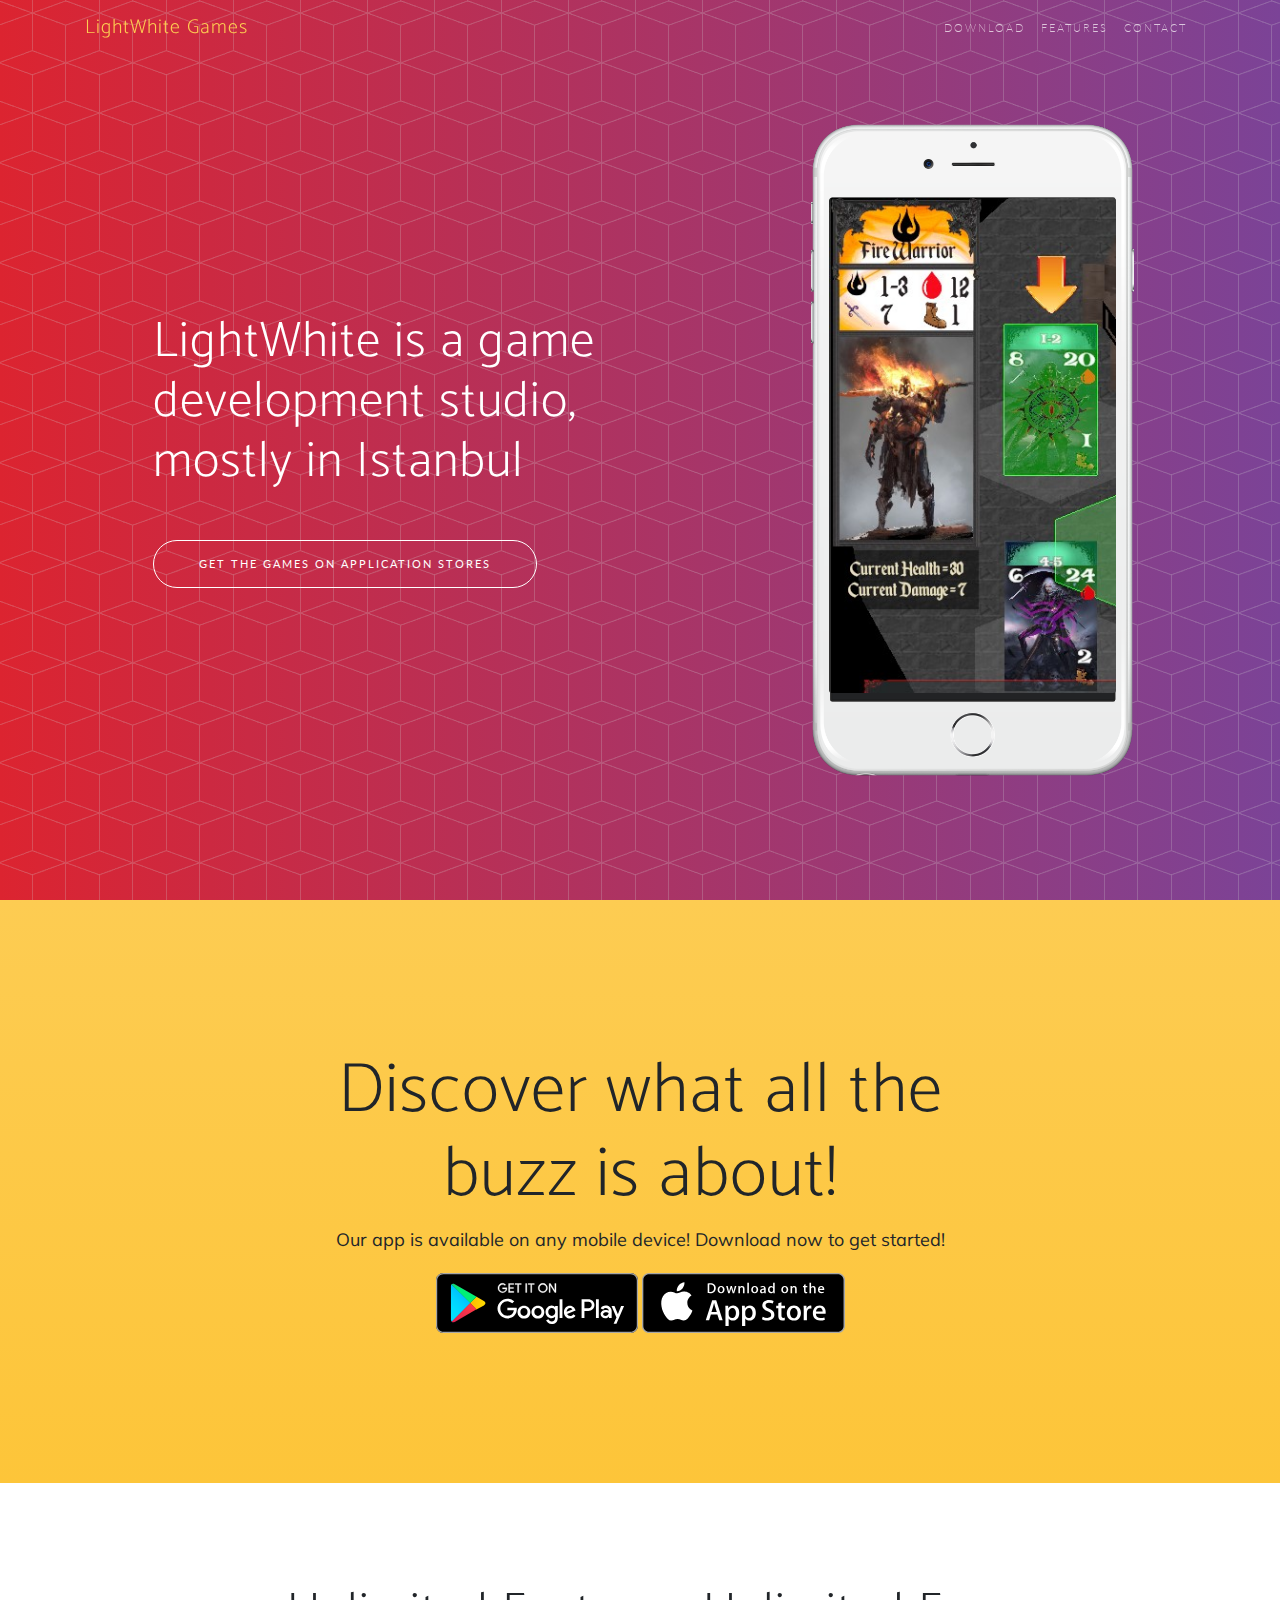
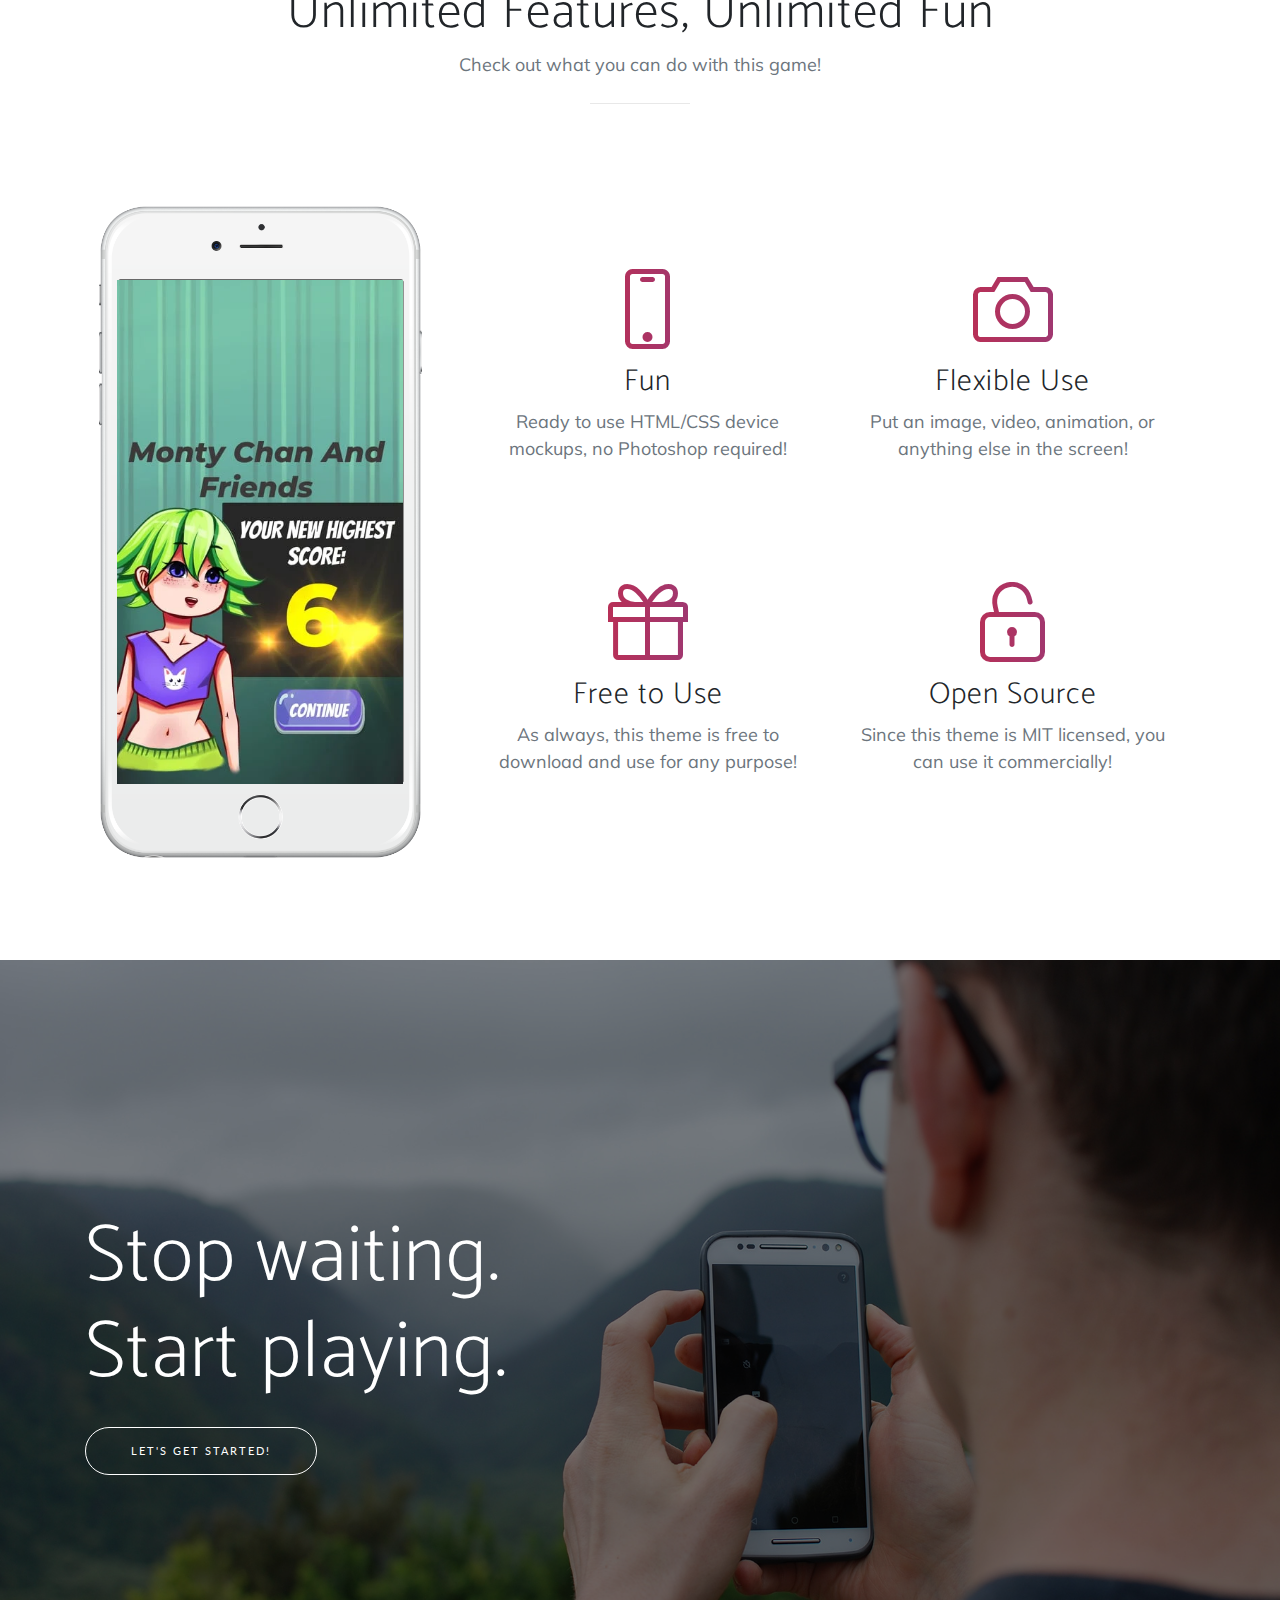
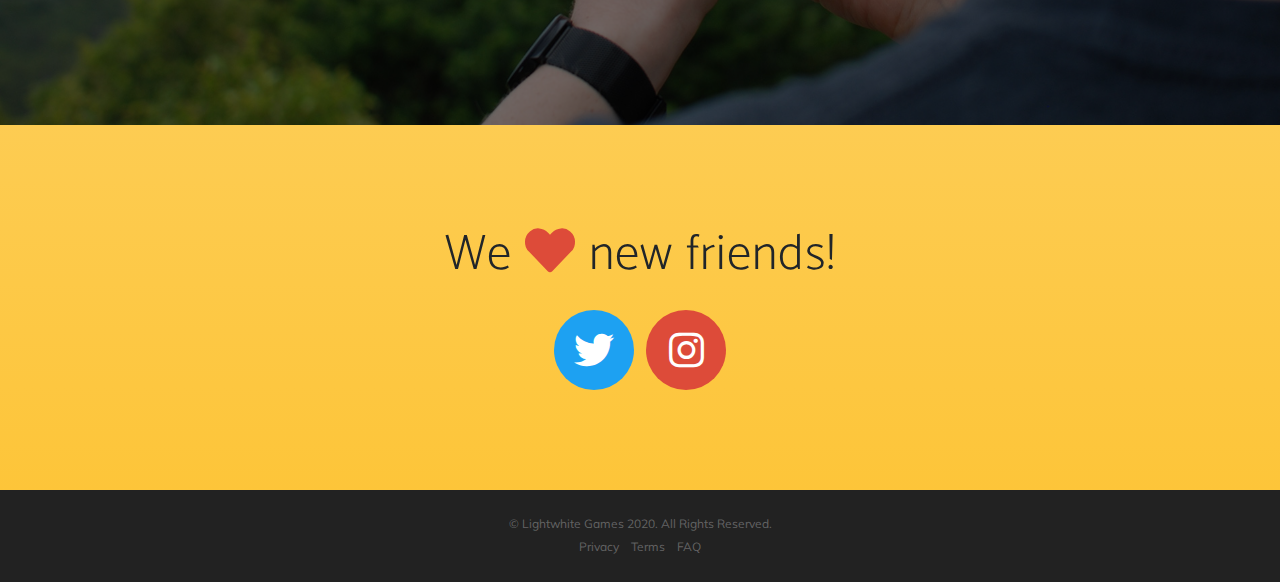
==== index.html @ 3e732d6b "temporary landing website" ====
<!DOCTYPE html>
<html lang="en">

<head>

  <meta charset="utf-8">
  <meta name="viewport" content="width=device-width, initial-scale=1, shrink-to-fit=no">
  <meta name="description" content="">
  <meta name="author" content="">

  <title>LightWhite Games</title>

  <!-- Bootstrap core CSS -->
  <link href="vendor/bootstrap/css/bootstrap.min.css" rel="stylesheet">

  <!-- Custom fonts for this template -->
  <link href="vendor/fontawesome-free/css/all.min.css" rel="stylesheet">
  <link rel="stylesheet" href="vendor/simple-line-icons/css/simple-line-icons.css">
  <link href="https://fonts.googleapis.com/css?family=Lato" rel="stylesheet">
  <link href="https://fonts.googleapis.com/css?family=Catamaran:100,200,300,400,500,600,700,800,900" rel="stylesheet">
  <link href="https://fonts.googleapis.com/css?family=Muli" rel="stylesheet">

  <!-- Plugin CSS -->
  <link rel="stylesheet" href="device-mockups/device-mockups.min.css">

  <!-- Custom styles for this template -->
  <link href="css/new-age.min.css" rel="stylesheet">

</head>

<body id="page-top">

  <!-- Navigation -->
  <nav class="navbar navbar-expand-lg navbar-light fixed-top" id="mainNav">
    <div class="container">
      <a class="navbar-brand js-scroll-trigger" href="#page-top">LightWhite Games</a>
      <button class="navbar-toggler navbar-toggler-right" type="button" data-toggle="collapse" data-target="#navbarResponsive" aria-controls="navbarResponsive" aria-expanded="false" aria-label="Toggle navigation">
        Menu
        <i class="fas fa-bars"></i>
      </button>
      <div class="collapse navbar-collapse" id="navbarResponsive">
        <ul class="navbar-nav ml-auto">
          <li class="nav-item">
            <a class="nav-link js-scroll-trigger" href="#download">Download</a>
          </li>
          <li class="nav-item">
            <a class="nav-link js-scroll-trigger" href="#features">Features</a>
          </li>
          <li class="nav-item">
            <a class="nav-link js-scroll-trigger" href="#contact">Contact</a>
          </li>
        </ul>
      </div>
    </div>
  </nav>

  <header class="masthead">
    <div class="container h-100">
      <div class="row h-100">
        <div class="col-lg-7 my-auto">
          <div class="header-content mx-auto">
            <h1 class="mb-5">LightWhite is a game development studio, mostly in Istanbul</h1>
            <a href="#download" class="btn btn-outline btn-xl js-scroll-trigger">Get the games on application stores</a>
          </div>
        </div>
        <div class="col-lg-5 my-auto">
          <div class="device-container">
            <div class="device-mockup iphone6_plus portrait white">
              <div class="device">
                <div class="screen">
                  <!-- Demo image for screen mockup, you can put an image here, some HTML, an animation, video, or anything else! -->
                  <img src="img/demo-screen-2.jpg" class="img-fluid" alt="">
                </div>
                <div class="button">
                  <!-- You can hook the "home button" to some JavaScript events or just remove it -->
                </div>
              </div>
            </div>
          </div>
        </div>
      </div>
    </div>
  </header>

  <section class="download bg-primary text-center" id="download">
    <div class="container">
      <div class="row">
        <div class="col-md-8 mx-auto">
          <h2 class="section-heading">Discover what all the buzz is about!</h2>
          <p>Our app is available on any mobile device! Download now to get started!</p>
          <div class="badges">
            <a class="badge-link" href="https://play.google.com/store/apps/dev?id=5842347067081346038"><img src="img/google-play-badge.svg" alt=""></a>
            <a class="badge-link" href="#"><img src="img/app-store-badge.svg" alt=""></a>
          </div>
        </div>
      </div>
    </div>
  </section>

  <section class="features" id="features">
    <div class="container">
      <div class="section-heading text-center">
        <h2>Unlimited Features, Unlimited Fun</h2>
        <p class="text-muted">Check out what you can do with this game!</p>
        <hr>
      </div>
      <div class="row">
        <div class="col-lg-4 my-auto">
          <div class="device-container">
            <div class="device-mockup iphone6_plus portrait white">
              <div class="device">
                <div class="screen">
                  <!-- Demo image for screen mockup, you can put an image here, some HTML, an animation, video, or anything else! -->
                  <img src="img/demo-screen-3.jpg" class="img-fluid" alt="">
                </div>
                <div class="button">
                  <!-- You can hook the "home button" to some JavaScript events or just remove it -->
                </div>
              </div>
            </div>
          </div>
        </div>
        <div class="col-lg-8 my-auto">
          <div class="container-fluid">
            <div class="row">
              <div class="col-lg-6">
                <div class="feature-item">
                  <i class="icon-screen-smartphone text-primary"></i>
                  <h3>Fun</h3>
                  <p class="text-muted">Ready to use HTML/CSS device mockups, no Photoshop required!</p>
                </div>
              </div>
              <div class="col-lg-6">
                <div class="feature-item">
                  <i class="icon-camera text-primary"></i>
                  <h3>Flexible Use</h3>
                  <p class="text-muted">Put an image, video, animation, or anything else in the screen!</p>
                </div>
              </div>
            </div>
            <div class="row">
              <div class="col-lg-6">
                <div class="feature-item">
                  <i class="icon-present text-primary"></i>
                  <h3>Free to Use</h3>
                  <p class="text-muted">As always, this theme is free to download and use for any purpose!</p>
                </div>
              </div>
              <div class="col-lg-6">
                <div class="feature-item">
                  <i class="icon-lock-open text-primary"></i>
                  <h3>Open Source</h3>
                  <p class="text-muted">Since this theme is MIT licensed, you can use it commercially!</p>
                </div>
              </div>
            </div>
          </div>
        </div>
      </div>
    </div>
  </section>

  <section class="cta">
    <div class="cta-content">
      <div class="container">
        <h2>Stop waiting.<br>Start playing.</h2>
        <a href="#contact" class="btn btn-outline btn-xl js-scroll-trigger">Let's Get Started!</a>
      </div>
    </div>
    <div class="overlay"></div>
  </section>

  <section class="contact bg-primary" id="contact">
    <div class="container">
      <h2>We
        <i class="fas fa-heart"></i>
        new friends!</h2>
      <ul class="list-inline list-social">
        <li class="list-inline-item social-twitter">
          <a href="https://twitter.com/lightwhitegames">
            <i class="fab fa-twitter"></i>
          </a>
        </li>

        <li class="list-inline-item social-google-plus">
          <a href="https://www.instagram.com/lightwhitegames/">
            <i class="fab fa-instagram"></i>
          </a>
        </li>
      </ul>
    </div>
  </section>

  <footer>
    <div class="container">
      <p>&copy; Lightwhite Games 2020. All Rights Reserved.</p>
      <ul class="list-inline">
        <li class="list-inline-item">
          <a href="#">Privacy</a>
        </li>
        <li class="list-inline-item">
          <a href="#">Terms</a>
        </li>
        <li class="list-inline-item">
          <a href="#">FAQ</a>
        </li>
      </ul>
    </div>
  </footer>

  <!-- Bootstrap core JavaScript -->
  <script src="vendor/jquery/jquery.min.js"></script>
  <script src="vendor/bootstrap/js/bootstrap.bundle.min.js"></script>

  <!-- Plugin JavaScript -->
  <script src="vendor/jquery-easing/jquery.easing.min.js"></script>

  <!-- Custom scripts for this template -->
  <script src="js/new-age.min.js"></script>

</body>

</html>
---- vendor/simple-line-icons/css/simple-line-icons.css ----
/*
* Font Face
*/
@font-face {
  font-family: 'simple-line-icons';
  src: url('../fonts/Simple-Line-Icons.eot?v=2.4.0');
  src: url('../fonts/Simple-Line-Icons.eot?v=2.4.0#iefix') format('embedded-opentype'), url('../fonts/Simple-Line-Icons.woff2?v=2.4.0') format('woff2'), url('../fonts/Simple-Line-Icons.ttf?v=2.4.0') format('truetype'), url('../fonts/Simple-Line-Icons.woff?v=2.4.0') format('woff'), url('../fonts/Simple-Line-Icons.svg?v=2.4.0#simple-line-icons') format('svg');
  font-weight: normal;
  font-style: normal;
}
/*
 Use the following code if you want to have a class per icon.
 Instead of a list of all class selectors, you can use the generic [class*="icon-"] selector,
 but it's slower.
*/
.icon-user,
.icon-people,
.icon-user-female,
.icon-user-follow,
.icon-user-following,
.icon-user-unfollow,
.icon-login,
.icon-logout,
.icon-emotsmile,
.icon-phone,
.icon-call-end,
.icon-call-in,
.icon-call-out,
.icon-map,
.icon-location-pin,
.icon-direction,
.icon-directions,
.icon-compass,
.icon-layers,
.icon-menu,
.icon-list,
.icon-options-vertical,
.icon-options,
.icon-arrow-down,
.icon-arrow-left,
.icon-arrow-right,
.icon-arrow-up,
.icon-arrow-up-circle,
.icon-arrow-left-circle,
.icon-arrow-right-circle,
.icon-arrow-down-circle,
.icon-check,
.icon-clock,
.icon-plus,
.icon-minus,
.icon-close,
.icon-event,
.icon-exclamation,
.icon-organization,
.icon-trophy,
.icon-screen-smartphone,
.icon-screen-desktop,
.icon-plane,
.icon-notebook,
.icon-mustache,
.icon-mouse,
.icon-magnet,
.icon-energy,
.icon-disc,
.icon-cursor,
.icon-cursor-move,
.icon-crop,
.icon-chemistry,
.icon-speedometer,
.icon-shield,
.icon-screen-tablet,
.icon-magic-wand,
.icon-hourglass,
.icon-graduation,
.icon-ghost,
.icon-game-controller,
.icon-fire,
.icon-eyeglass,
.icon-envelope-open,
.icon-envelope-letter,
.icon-bell,
.icon-badge,
.icon-anchor,
.icon-wallet,
.icon-vector,
.icon-speech,
.icon-puzzle,
.icon-printer,
.icon-present,
.icon-playlist,
.icon-pin,
.icon-picture,
.icon-handbag,
.icon-globe-alt,
.icon-globe,
.icon-folder-alt,
.icon-folder,
.icon-film,
.icon-feed,
.icon-drop,
.icon-drawer,
.icon-docs,
.icon-doc,
.icon-diamond,
.icon-cup,
.icon-calculator,
.icon-bubbles,
.icon-briefcase,
.icon-book-open,
.icon-basket-loaded,
.icon-basket,
.icon-bag,
.icon-action-undo,
.icon-action-redo,
.icon-wrench,
.icon-umbrella,
.icon-trash,
.icon-tag,
.icon-support,
.icon-frame,
.icon-size-fullscreen,
.icon-size-actual,
.icon-shuffle,
.icon-share-alt,
.icon-share,
.icon-rocket,
.icon-question,
.icon-pie-chart,
.icon-pencil,
.icon-note,
.icon-loop,
.icon-home,
.icon-grid,
.icon-graph,
.icon-microphone,
.icon-music-tone-alt,
.icon-music-tone,
.icon-earphones-alt,
.icon-earphones,
.icon-equalizer,
.icon-like,
.icon-dislike,
.icon-control-start,
.icon-control-rewind,
.icon-control-play,
.icon-control-pause,
.icon-control-forward,
.icon-control-end,
.icon-volume-1,
.icon-volume-2,
.icon-volume-off,
.icon-calendar,
.icon-bulb,
.icon-chart,
.icon-ban,
.icon-bubble,
.icon-camrecorder,
.icon-camera,
.icon-cloud-download,
.icon-cloud-upload,
.icon-envelope,
.icon-eye,
.icon-flag,
.icon-heart,
.icon-info,
.icon-key,
.icon-link,
.icon-lock,
.icon-lock-open,
.icon-magnifier,
.icon-magnifier-add,
.icon-magnifier-remove,
.icon-paper-clip,
.icon-paper-plane,
.icon-power,
.icon-refresh,
.icon-reload,
.icon-settings,
.icon-star,
.icon-symbol-female,
.icon-symbol-male,
.icon-target,
.icon-credit-card,
.icon-paypal,
.icon-social-tumblr,
.icon-social-twitter,
.icon-social-facebook,
.icon-social-instagram,
.icon-social-linkedin,
.icon-social-pinterest,
.icon-social-github,
.icon-social-google,
.icon-social-reddit,
.icon-social-skype,
.icon-social-dribbble,
.icon-social-behance,
.icon-social-foursqare,
.icon-social-soundcloud,
.icon-social-spotify,
.icon-social-stumbleupon,
.icon-social-youtube,
.icon-social-dropbox,
.icon-social-vkontakte,
.icon-social-steam {
  font-family: 'simple-line-icons';
  speak: none;
  font-style: normal;
  font-weight: normal;
  font-variant: normal;
  text-transform: none;
  line-height: 1;
  /* Better Font Rendering =========== */
  -webkit-font-smoothing: antialiased;
  -moz-osx-font-smoothing: grayscale;
}
.icon-user:before {
  content: "\e005";
}
.icon-people:before {
  content: "\e001";
}
.icon-user-female:before {
  content: "\e000";
}
.icon-user-follow:before {
  content: "\e002";
}
.icon-user-following:before {
  content: "\e003";
}
.icon-user-unfollow:before {
  content: "\e004";
}
.icon-login:before {
  content: "\e066";
}
.icon-logout:before {
  content: "\e065";
}
.icon-emotsmile:before {
  content: "\e021";
}
.icon-phone:before {
  content: "\e600";
}
.icon-call-end:before {
  content: "\e048";
}
.icon-call-in:before {
  content: "\e047";
}
.icon-call-out:before {
  content: "\e046";
}
.icon-map:before {
  content: "\e033";
}
.icon-location-pin:before {
  content: "\e096";
}
.icon-direction:before {
  content: "\e042";
}
.icon-directions:before {
  content: "\e041";
}
.icon-compass:before {
  content: "\e045";
}
.icon-layers:before {
  content: "\e034";
}
.icon-menu:before {
  content: "\e601";
}
.icon-list:before {
  content: "\e067";
}
.icon-options-vertical:before {
  content: "\e602";
}
.icon-options:before {
  content: "\e603";
}
.icon-arrow-down:before {
  content: "\e604";
}
.icon-arrow-left:before {
  content: "\e605";
}
.icon-arrow-right:before {
  content: "\e606";
}
.icon-arrow-up:before {
  content: "\e607";
}
.icon-arrow-up-circle:before {
  content: "\e078";
}
.icon-arrow-left-circle:before {
  content: "\e07a";
}
.icon-arrow-right-circle:before {
  content: "\e079";
}
.icon-arrow-down-circle:before {
  content: "\e07b";
}
.icon-check:before {
  content: "\e080";
}
.icon-clock:before {
  content: "\e081";
}
.icon-plus:before {
  content: "\e095";
}
.icon-minus:before {
  content: "\e615";
}
.icon-close:before {
  content: "\e082";
}
.icon-event:before {
  content: "\e619";
}
.icon-exclamation:before {
  content: "\e617";
}
.icon-organization:before {
  content: "\e616";
}
.icon-trophy:before {
  content: "\e006";
}
.icon-screen-smartphone:before {
  content: "\e010";
}
.icon-screen-desktop:before {
  content: "\e011";
}
.icon-plane:before {
  content: "\e012";
}
.icon-notebook:before {
  content: "\e013";
}
.icon-mustache:before {
  content: "\e014";
}
.icon-mouse:before {
  content: "\e015";
}
.icon-magnet:before {
  content: "\e016";
}
.icon-energy:before {
  content: "\e020";
}
.icon-disc:before {
  content: "\e022";
}
.icon-cursor:before {
  content: "\e06e";
}
.icon-cursor-move:before {
  content: "\e023";
}
.icon-crop:before {
  content: "\e024";
}
.icon-chemistry:before {
  content: "\e026";
}
.icon-speedometer:before {
  content: "\e007";
}
.icon-shield:before {
  content: "\e00e";
}
.icon-screen-tablet:before {
  content: "\e00f";
}
.icon-magic-wand:before {
  content: "\e017";
}
.icon-hourglass:before {
  content: "\e018";
}
.icon-graduation:before {
  content: "\e019";
}
.icon-ghost:before {
  content: "\e01a";
}
.icon-game-controller:before {
  content: "\e01b";
}
.icon-fire:before {
  content: "\e01c";
}
.icon-eyeglass:before {
  content: "\e01d";
}
.icon-envelope-open:before {
  content: "\e01e";
}
.icon-envelope-letter:before {
  content: "\e01f";
}
.icon-bell:before {
  content: "\e027";
}
.icon-badge:before {
  content: "\e028";
}
.icon-anchor:before {
  content: "\e029";
}
.icon-wallet:before {
  content: "\e02a";
}
.icon-vector:before {
  content: "\e02b";
}
.icon-speech:before {
  content: "\e02c";
}
.icon-puzzle:before {
  content: "\e02d";
}
.icon-printer:before {
  content: "\e02e";
}
.icon-present:before {
  content: "\e02f";
}
.icon-playlist:before {
  content: "\e030";
}
.icon-pin:before {
  content: "\e031";
}
.icon-picture:before {
  content: "\e032";
}
.icon-handbag:before {
  content: "\e035";
}
.icon-globe-alt:before {
  content: "\e036";
}
.icon-globe:before {
  content: "\e037";
}
.icon-folder-alt:before {
  content: "\e039";
}
.icon-folder:before {
  content: "\e089";
}
.icon-film:before {
  content: "\e03a";
}
.icon-feed:before {
  content: "\e03b";
}
.icon-drop:before {
  content: "\e03e";
}
.icon-drawer:before {
  content: "\e03f";
}
.icon-docs:before {
  content: "\e040";
}
.icon-doc:before {
  content: "\e085";
}
.icon-diamond:before {
  content: "\e043";
}
.icon-cup:before {
  content: "\e044";
}
.icon-calculator:before {
  content: "\e049";
}
.icon-bubbles:before {
  content: "\e04a";
}
.icon-briefcase:before {
  content: "\e04b";
}
.icon-book-open:before {
  content: "\e04c";
}
.icon-basket-loaded:before {
  content: "\e04d";
}
.icon-basket:before {
  content: "\e04e";
}
.icon-bag:before {
  content: "\e04f";
}
.icon-action-undo:before {
  content: "\e050";
}
.icon-action-redo:before {
  content: "\e051";
}
.icon-wrench:before {
  content: "\e052";
}
.icon-umbrella:before {
  content: "\e053";
}
.icon-trash:before {
  content: "\e054";
}
.icon-tag:before {
  content: "\e055";
}
.icon-support:before {
  content: "\e056";
}
.icon-frame:before {
  content: "\e038";
}
.icon-size-fullscreen:before {
  content: "\e057";
}
.icon-size-actual:before {
  content: "\e058";
}
.icon-shuffle:before {
  content: "\e059";
}
.icon-share-alt:before {
  content: "\e05a";
}
.icon-share:before {
  content: "\e05b";
}
.icon-rocket:before {
  content: "\e05c";
}
.icon-question:before {
  content: "\e05d";
}
.icon-pie-chart:before {
  content: "\e05e";
}
.icon-pencil:before {
  content: "\e05f";
}
.icon-note:before {
  content: "\e060";
}
.icon-loop:before {
  content: "\e064";
}
.icon-home:before {
  content: "\e069";
}
.icon-grid:before {
  content: "\e06a";
}
.icon-graph:before {
  content: "\e06b";
}
.icon-microphone:before {
  content: "\e063";
}
.icon-music-tone-alt:before {
  content: "\e061";
}
.icon-music-tone:before {
  content: "\e062";
}
.icon-earphones-alt:before {
  content: "\e03c";
}
.icon-earphones:before {
  content: "\e03d";
}
.icon-equalizer:before {
  content: "\e06c";
}
.icon-like:before {
  content: "\e068";
}
.icon-dislike:before {
  content: "\e06d";
}
.icon-control-start:before {
  content: "\e06f";
}
.icon-control-rewind:before {
  content: "\e070";
}
.icon-control-play:before {
  content: "\e071";
}
.icon-control-pause:before {
  content: "\e072";
}
.icon-control-forward:before {
  content: "\e073";
}
.icon-control-end:before {
  content: "\e074";
}
.icon-volume-1:before {
  content: "\e09f";
}
.icon-volume-2:before {
  content: "\e0a0";
}
.icon-volume-off:before {
  content: "\e0a1";
}
.icon-calendar:before {
  content: "\e075";
}
.icon-bulb:before {
  content: "\e076";
}
.icon-chart:before {
  content: "\e077";
}
.icon-ban:before {
  content: "\e07c";
}
.icon-bubble:before {
  content: "\e07d";
}
.icon-camrecorder:before {
  content: "\e07e";
}
.icon-camera:before {
  content: "\e07f";
}
.icon-cloud-download:before {
  content: "\e083";
}
.icon-cloud-upload:before {
  content: "\e084";
}
.icon-envelope:before {
  content: "\e086";
}
.icon-eye:before {
  content: "\e087";
}
.icon-flag:before {
  content: "\e088";
}
.icon-heart:before {
  content: "\e08a";
}
.icon-info:before {
  content: "\e08b";
}
.icon-key:before {
  content: "\e08c";
}
.icon-link:before {
  content: "\e08d";
}
.icon-lock:before {
  content: "\e08e";
}
.icon-lock-open:before {
  content: "\e08f";
}
.icon-magnifier:before {
  content: "\e090";
}
.icon-magnifier-add:before {
  content: "\e091";
}
.icon-magnifier-remove:before {
  content: "\e092";
}
.icon-paper-clip:before {
  content: "\e093";
}
.icon-paper-plane:before {
  content: "\e094";
}
.icon-power:before {
  content: "\e097";
}
.icon-refresh:before {
  content: "\e098";
}
.icon-reload:before {
  content: "\e099";
}
.icon-settings:before {
  content: "\e09a";
}
.icon-star:before {
  content: "\e09b";
}
.icon-symbol-female:before {
  content: "\e09c";
}
.icon-symbol-male:before {
  content: "\e09d";
}
.icon-target:before {
  content: "\e09e";
}
.icon-credit-card:before {
  content: "\e025";
}
.icon-paypal:before {
  content: "\e608";
}
.icon-social-tumblr:before {
  content: "\e00a";
}
.icon-social-twitter:before {
  content: "\e009";
}
.icon-social-facebook:before {
  content: "\e00b";
}
.icon-social-instagram:before {
  content: "\e609";
}
.icon-social-linkedin:before {
  content: "\e60a";
}
.icon-social-pinterest:before {
  content: "\e60b";
}
.icon-social-github:before {
  content: "\e60c";
}
.icon-social-google:before {
  content: "\e60d";
}
.icon-social-reddit:before {
  content: "\e60e";
}
.icon-social-skype:before {
  content: "\e60f";
}
.icon-social-dribbble:before {
  content: "\e00d";
}
.icon-social-behance:before {
  content: "\e610";
}
.icon-social-foursqare:before {
  content: "\e611";
}
.icon-social-soundcloud:before {
  content: "\e612";
}
.icon-social-spotify:before {
  content: "\e613";
}
.icon-social-stumbleupon:before {
  content: "\e614";
}
.icon-social-youtube:before {
  content: "\e008";
}
.icon-social-dropbox:before {
  content: "\e00c";
}
.icon-social-vkontakte:before {
  content: "\e618";
}
.icon-social-steam:before {
  content: "\e620";
}
---- device-mockups/device-mockups.min.css ----
.device-mockup{position:relative;width:100%;padding-bottom:61.775701%}.device-mockup>.device{position:absolute;top:0;bottom:0;left:0;right:0;width:100%;height:100%;background-size:100% 100%;background-repeat:no-repeat;background-image:url(macbook/macbook.png)}.device-mockup>.device>.screen{position:absolute;top:11.0438729%;bottom:14.6747352%;left:13.364486%;right:13.364486%;overflow:hidden}.device-mockup>.device>.button{position:absolute;top:0;left:0;display:none;overflow:hidden;border-radius:100%;-webkit-border-radius:100%;-moz-border-radius:100%;cursor:pointer}.device-mockup.imac{padding-bottom:81.230769%}.device-mockup.imac>.device{background-image:url(imac/imac.png)}.device-mockup.imac>.device>.screen{top:8.20707071%;bottom:31.6919192%;left:6.61538462%;right:6.61538462%}.device-mockup.macbook{padding-bottom:61.775701%}.device-mockup.macbook>.device{background-image:url(macbook/macbook.png)}.device-mockup.macbook>.device>.screen{top:11.0438729%;bottom:14.6747352%;left:13.364486%;right:13.364486%}.device-mockup.macbook_2015{padding-bottom:57.5%}.device-mockup.macbook_2015.grey>.device,.device-mockup.macbook_2015>.device{background-image:url(macbook_2015/grey.png)}.device-mockup.macbook_2015.silver>.device,.device-mockup.macbook_2015>.device{background-image:url(macbook_2015/silver.png)}.device-mockup.macbook_2015.gold>.device,.device-mockup.macbook_2015>.device{background-image:url(macbook_2015/gold.png)}.device-mockup.macbook_2015>.device>.screen{top:7.5%;bottom:10.9%;left:12.46%;right:12.56%}.device-mockup.iphone5,.device-mockup.iphone5.portrait{padding-bottom:210.57%}.device-mockup.iphone5.landscape{padding-bottom:47.49%}.device-mockup.iphone5.black>.device,.device-mockup.iphone5.portrait.black>.device,.device-mockup.iphone5>.device{background-image:url(iphone5/iphone5_port_black.png)}.device-mockup.iphone5.landscape.black>.device,.device-mockup.iphone5.landscape>.device{background-image:url(iphone5/iphone5_land_black.png)}.device-mockup.iphone5.portrait.white>.device,.device-mockup.iphone5.white>.device{background-image:url(iphone5/iphone5_port_white.png)}.device-mockup.iphone5.landscape.white>.device{background-image:url(iphone5/iphone5_land_white.png)}.device-mockup.iphone5.portrait>.device>.screen,.device-mockup.iphone5>.device>.screen{top:14.78%;bottom:13.78%;left:8.77%;right:7.77%}.device-mockup.iphone5.landscape>.device>.screen{top:7.422488%;bottom:8.422488%;left:14.919127%;right:14.019127%}.device-mockup.iphone5.portrait>.device>.button,.device-mockup.iphone5>.device>.button{display:block;top:88.3%;bottom:2.5%;left:40%;right:40%}.device-mockup.iphone5.landscape>.device>.button{display:block;top:40%;bottom:41%;left:88.4%;right:2.3%}.device-mockup.iphone_se,.device-mockup.iphone_se.portrait{padding-bottom:209.83%}.device-mockup.iphone_se.landscape{padding-bottom:47.66%}.device-mockup.iphone_se.black>.device,.device-mockup.iphone_se.portrait.black>.device,.device-mockup.iphone_se>.device{background-image:url(iphone_se/iphone_se_port_black.png)}.device-mockup.iphone_se.landscape.black>.device,.device-mockup.iphone_se.landscape>.device{background-image:url(iphone_se/iphone_se_land_black.png)}.device-mockup.iphone_se.portrait.white>.device,.device-mockup.iphone_se.white>.device{background-image:url(iphone_se/iphone_se_port_white.png)}.device-mockup.iphone_se.landscape.white>.device{background-image:url(iphone_se/iphone_se_land_white.png)}.device-mockup.iphone_se.gold>.device,.device-mockup.iphone_se.portrait.gold>.device{background-image:url(iphone_se/iphone_se_port_gold.png)}.device-mockup.iphone_se.landscape.gold>.device{background-image:url(iphone_se/iphone_se_land_gold.png)}.device-mockup.iphone_se.portrait.rose>.device,.device-mockup.iphone_se.rose>.device{background-image:url(iphone_se/iphone_se_port_rose.png)}.device-mockup.iphone_se.landscape.rose>.device{background-image:url(iphone_se/iphone_se_land_rose.png)}.device-mockup.iphone_se.portrait>.device>.screen,.device-mockup.iphone_se>.device>.screen{top:16.28%;bottom:16.28%;left:11.77%;right:11.77%}.device-mockup.iphone_se.landscape>.device>.screen{top:11.722488%;bottom:11.722488%;left:16.0191273%;right:16.0191273%}.device-mockup.iphone_se.portrait>.device>.button,.device-mockup.iphone_se>.device>.button{display:block;top:86.3%;bottom:5.5%;left:42%;right:42%}.device-mockup.iphone_se.landscape>.device>.button{display:block;top:42%;bottom:42%;left:86.4%;right:5.1%}.device-mockup.iphone6,.device-mockup.iphone6.portrait{padding-bottom:207.19%}.device-mockup.iphone6.landscape{padding-bottom:48.76%}.device-mockup.iphone6.black>.device,.device-mockup.iphone6.portrait.black>.device,.device-mockup.iphone6>.device{background-image:url(iphone_6/iphone_6_port_black.png)}.device-mockup.iphone6.landscape.black>.device,.device-mockup.iphone6.landscape>.device{background-image:url(iphone_6/iphone_6_land_black.png)}.device-mockup.iphone6.portrait.white>.device,.device-mockup.iphone6.white>.device{background-image:url(iphone_6/iphone_6_port_white.png)}.device-mockup.iphone6.landscape.white>.device{background-image:url(iphone_6/iphone_6_land_white.png)}.device-mockup.iphone6.gold>.device,.device-mockup.iphone6.portrait.gold>.device{background-image:url(iphone_6/iphone_6_port_gold.png)}.device-mockup.iphone6.landscape.gold>.device{background-image:url(iphone_6/iphone_6_land_gold.png)}.device-mockup.iphone6.portrait>.device>.screen,.device-mockup.iphone6>.device>.screen{top:12.58%;bottom:12.88%;left:6.77%;right:6.77%}.device-mockup.iphone6.landscape>.device>.screen{top:6.77%;bottom:6.77%;left:12.58%;right:12.88%}.device-mockup.iphone6.portrait>.device>.button,.device-mockup.iphone6>.device>.button{display:block;top:88.6%;bottom:3.2%;left:42%;right:42%}.device-mockup.iphone6.landscape>.device>.button{display:block;top:42%;bottom:42%;left:88.6%;right:3.2%}.device-mockup.iphone6_plus,.device-mockup.iphone6_plus.portrait{padding-bottom:201.76%}.device-mockup.iphone6_plus.landscape{padding-bottom:49.56%}.device-mockup.iphone6_plus.black>.device,.device-mockup.iphone6_plus.portrait.black>.device,.device-mockup.iphone6_plus>.device{background-image:url(iphone_6_plus/iphone_6_plus_black_port.png)}.device-mockup.iphone6_plus.landscape.black>.device,.device-mockup.iphone6_plus.landscape>.device{background-image:url(iphone_6_plus/iphone_6_plus_black_land.png)}.device-mockup.iphone6_plus.portrait.white>.device,.device-mockup.iphone6_plus.white>.device{background-image:url(iphone_6_plus/iphone_6_plus_white_port.png)}.device-mockup.iphone6_plus.landscape.white>.device{background-image:url(iphone_6_plus/iphone_6_plus_white_land.png)}.device-mockup.iphone6_plus.gold>.device,.device-mockup.iphone6_plus.portrait.gold>.device{background-image:url(iphone_6_plus/iphone_6_plus_gold_port.png)}.device-mockup.iphone6_plus.landscape.gold>.device{background-image:url(iphone_6_plus/iphone_6_plus_gold_land.png)}.device-mockup.iphone6_plus.portrait>.device>.screen,.device-mockup.iphone6_plus>.device>.screen{top:11.58%;bottom:11.58%;left:5.97%;right:5.97%}.device-mockup.iphone6_plus.landscape>.device>.screen{top:5.97%;bottom:5.97%;left:11.38%;right:11.58%}.device-mockup.iphone6_plus.portrait>.device>.button,.device-mockup.iphone6_plus>.device>.button{display:block;top:89.9%;bottom:3.2%;left:43%;right:43%}.device-mockup.iphone6_plus.landscape>.device>.button{display:block;top:43%;bottom:43%;left:89.9%;right:3.2%}.device-mockup.iphone_x,.device-mockup.iphone_x.portrait{padding-bottom:201.76%}.device-mockup.iphone_x.landscape{padding-bottom:49.56%}.device-mockup.iphone_x.black>.device,.device-mockup.iphone_x.portrait.black>.device,.device-mockup.iphone_x>.device{background-image:url(iphone_x/iphone_x_black_port.png)}.device-mockup.iphone_x.landscape.black>.device,.device-mockup.iphone_x.landscape>.device{background-image:url(iphone_x/iphone_x_black_land.png)}.device-mockup.iphone_x.portrait.white>.device,.device-mockup.iphone_x.white>.device{background-image:url(iphone_x/iphone_x_white_port.png)}.device-mockup.iphone_x.landscape.white>.device{background-image:url(iphone_x/iphone_x_white_land.png)}.device-mockup.iphone_x.portrait>.device>.screen,.device-mockup.iphone_x>.device>.screen{top:2.98%;bottom:2.98%;left:5.57%;right:5.57%}.device-mockup.iphone_x.landscape>.device>.screen{top:5.97%;bottom:5.97%;left:3%;right:3%}.device-mockup.ipad,.device-mockup.ipad.portrait{padding-bottom:128.406276%}.device-mockup.ipad.landscape{padding-bottom:79.9086758%}.device-mockup.ipad.black>.device,.device-mockup.ipad.portrait.black>.device,.device-mockup.ipad>.device{background-image:url(ipad/ipad_port_black.png)}.device-mockup.ipad.portrait.white>.device,.device-mockup.ipad.white>.device{background-image:url(ipad/ipad_port_white.png)}.device-mockup.ipad.landscape.black>.device,.device-mockup.ipad.landscape>.device{background-image:url(ipad/ipad_land_black.png)}.device-mockup.ipad.landscape.white>.device{background-image:url(ipad/ipad_land_white.png)}.device-mockup.ipad.portrait>.device>.screen,.device-mockup.ipad>.device>.screen{top:12.025723%;bottom:12.154341%;left:13.45995%;right:13.45995%}.device-mockup.ipad.landscape>.device>.screen{top:13.87755102%;bottom:13.87755102%;left:11.5459883%;right:11.5459883%}.device-mockup.ipad.portrait>.device>.button,.device-mockup.ipad>.device>.button{display:block;top:90.2%;bottom:5.5%;left:47.3%;right:47.3%}.device-mockup.ipad.landscape>.device>.button{display:block;top:47.3%;bottom:47.3%;left:90.8%;right:4.9%}.device-mockup.ipad_air,.device-mockup.ipad_air.portrait{padding-bottom:141.27%}.device-mockup.ipad_air.landscape{padding-bottom:70.79%}.device-mockup.ipad_air.grey>.device,.device-mockup.ipad_air.portrait.grey>.device,.device-mockup.ipad_air>.device{background-image:url(ipad_air/ipad_air_gray_port.png)}.device-mockup.ipad_air.portrait.silver>.device,.device-mockup.ipad_air.silver>.device{background-image:url(ipad_air/ipad_air_silver_port.png)}.device-mockup.ipad_air.landscape.grey>.device,.device-mockup.ipad_air.landscape>.device{background-image:url(ipad_air/ipad_air_gray_land.png)}.device-mockup.ipad_air.landscape.silver>.device{background-image:url(ipad_air/ipad_air_silver_land.png)}.device-mockup.ipad_air.portrait>.device>.screen,.device-mockup.ipad_air>.device>.screen{top:9.025723%;bottom:9.154341%;left:7.45995%;right:6.45995%}.device-mockup.ipad_air.landscape>.device>.screen{top:6.877551%;bottom:6.877551%;left:9.545988%;right:9.545988%}.device-mockup.ipad_air.portrait>.device>.button,.device-mockup.ipad_air>.device>.button{display:block;top:93.2%;bottom:2.5%;left:47.3%;right:47.3%}.device-mockup.ipad_air.landscape>.device>.button{display:block;top:47.3%;bottom:47.3%;left:93.1%;right:2.1%}.device-mockup.ipad_air_2,.device-mockup.ipad_air_2.portrait{padding-bottom:141.38%}.device-mockup.ipad_air_2.landscape{padding-bottom:70.73%}.device-mockup.ipad_air_2.grey>.device,.device-mockup.ipad_air_2.portrait.grey>.device,.device-mockup.ipad_air_2>.device{background-image:url(ipad_air_2/ipad_air_2_gray_port.png)}.device-mockup.ipad_air_2.portrait.silver>.device,.device-mockup.ipad_air_2.silver>.device{background-image:url(ipad_air_2/ipad_air_2_silver_port.png)}.device-mockup.ipad_air_2.gold>.device,.device-mockup.ipad_air_2.portrait.gold>.device{background-image:url(ipad_air_2/ipad_air_2_gold_port.png)}.device-mockup.ipad_air_2.landscape.grey>.device,.device-mockup.ipad_air_2.landscape>.device{background-image:url(ipad_air_2/ipad_air_2_gray_land.png)}.device-mockup.ipad_air_2.landscape.silver>.device{background-image:url(ipad_air_2/ipad_air_2_silver_land.png)}.device-mockup.ipad_air_2.landscape.gold>.device{background-image:url(ipad_air_2/ipad_air_2_gold_land.png)}.device-mockup.ipad_air_2.portrait>.device>.screen,.device-mockup.ipad_air_2>.device>.screen{top:9.025723%;bottom:8.854341%;left:6.15995%;right:6.15995%}.device-mockup.ipad_air_2.landscape>.device>.screen{top:6.277551%;bottom:6.277551%;left:8.545988%;right:8.545988%}.device-mockup.ipad_air_2.portrait>.device>.button,.device-mockup.ipad_air_2>.device>.button{display:block;top:93.2%;bottom:2.1%;left:46.3%;right:46.5%}.device-mockup.ipad_air_2.landscape>.device>.button{display:block;top:46.5%;bottom:46.8%;left:93.5%;right:1.9%}.device-mockup.ipad_pro,.device-mockup.ipad_pro.portrait{padding-bottom:138.63%}.device-mockup.ipad_pro.landscape{padding-bottom:72.14%}.device-mockup.ipad_pro.grey>.device,.device-mockup.ipad_pro.portrait.grey>.device,.device-mockup.ipad_pro>.device{background-image:url(ipad_pro/ipad_pro_port_black.png)}.device-mockup.ipad_pro.portrait.silver>.device,.device-mockup.ipad_pro.silver>.device{background-image:url(ipad_pro/ipad_pro_port_silver.png)}.device-mockup.ipad_pro.gold>.device,.device-mockup.ipad_pro.portrait.gold>.device{background-image:url(ipad_pro/ipad_pro_port_gold.png)}.device-mockup.ipad_pro.landscape.grey>.device,.device-mockup.ipad_pro.landscape>.device{background-image:url(ipad_pro/ipad_pro_land_black.png)}.device-mockup.ipad_pro.landscape.silver>.device{background-image:url(ipad_pro/ipad_pro_land_silver.png)}.device-mockup.ipad_pro.landscape.gold>.device{background-image:url(ipad_pro/ipad_pro_land_gold.png)}.device-mockup.ipad_pro.portrait>.device>.screen,.device-mockup.ipad_pro>.device>.screen{top:7.025723%;bottom:6.854341%;left:5.15995%;right:5.15995%}.device-mockup.ipad_pro.landscape>.device>.screen{top:5.177551%;bottom:5.177551%;left:6.945988%;right:6.945988%}.device-mockup.ipad_pro.portrait>.device>.button,.device-mockup.ipad_pro>.device>.button{display:block;top:94.9%;bottom:1.5%;left:47.3%;right:47.1%}.device-mockup.ipad_pro.landscape>.device>.button{display:block;top:47.5%;bottom:47.5%;left:94.8%;right:1.5%}.device-mockup.galaxy_s3,.device-mockup.galaxy_s3.portrait{padding-bottom:178.787879%}.device-mockup.galaxy_s3.landscape{padding-bottom:55.9322034%}.device-mockup.galaxy_s3.black>.device,.device-mockup.galaxy_s3.portrait.black>.device,.device-mockup.galaxy_s3>.device{background-image:url(galaxy_s3/s3_port_black.png)}.device-mockup.galaxy_s3.landscape.black>.device,.device-mockup.galaxy_s3.landscape>.device{background-image:url(galaxy_s3/s3_land_black.png)}.device-mockup.galaxy_s3.portrait.white>.device,.device-mockup.galaxy_s3.white>.device{background-image:url(galaxy_s3/s3_port_white.png)}.device-mockup.galaxy_s3.landscape.white>.device{background-image:url(galaxy_s3/s3_land_white.png)}.device-mockup.galaxy_s3.portrait>.device>.screen,.device-mockup.galaxy_s3>.device>.screen{top:12.3728814%;bottom:15.5367232%;left:13.8383838%;right:13.8383838%}.device-mockup.galaxy_s3.landscape>.device>.screen{top:13.8383838%;bottom:13.8383838%;left:12.3728814%;right:15.5367232%}.device-mockup.galaxy_s5,.device-mockup.galaxy_s5.portrait{padding-bottom:194.188862%}.device-mockup.galaxy_s5.landscape{padding-bottom:51.496259%}.device-mockup.galaxy_s5.black>.device,.device-mockup.galaxy_s5.portrait.black>.device,.device-mockup.galaxy_s5>.device{background-image:url(galaxy_s5/galaxy_s5_port_black.png)}.device-mockup.galaxy_s5.landscape.black>.device,.device-mockup.galaxy_s5.landscape>.device{background-image:url(galaxy_s5/galaxy_s5_land_black.png)}.device-mockup.galaxy_s5.portrait.white>.device,.device-mockup.galaxy_s5.white>.device{background-image:url(galaxy_s5/galaxy_s5_port_white.png)}.device-mockup.galaxy_s5.landscape.white>.device{background-image:url(galaxy_s5/galaxy_s5_land_white.png)}.device-mockup.galaxy_s5.portrait>.device>.screen,.device-mockup.galaxy_s5>.device>.screen{top:10.2%;bottom:10.1%;left:6.3%;right:6.4%}.device-mockup.galaxy_s5.landscape>.device>.screen{top:6.6%;bottom:6.2%;left:10.15%;right:10%}.device-mockup.galaxy_tab4,.device-mockup.galaxy_tab4.landscape{padding-bottom:72.689464%}.device-mockup.galaxy_tab4.black>.device,.device-mockup.galaxy_tab4.landscape.black>.device,.device-mockup.galaxy_tab4>.device{background-image:url(galaxy_tab4/galaxy_tab4_land_black.png)}.device-mockup.galaxy_tab4.landscape.white>.device,.device-mockup.galaxy_tab4.white>.device{background-image:url(galaxy_tab4/galaxy_tab4_land_white.png)}.device-mockup.galaxy_tab4.landscape>.device>.screen,.device-mockup.galaxy_tab4>.device>.screen{top:11.5%;bottom:11.5%;left:5.4%;right:5.2%}.device-mockup.lumia920,.device-mockup.lumia920.portrait{padding-bottom:172.796353%}.device-mockup.lumia920.landscape{padding-bottom:56.3330381%}.device-mockup.lumia920.portrait>.device,.device-mockup.lumia920>.device{background-image:url(lumia920/lumia920_port.png)}.device-mockup.lumia920.landscape>.device{background-image:url(lumia920/lumia920_land.png)}.device-mockup.lumia920.portrait>.device>.screen,.device-mockup.lumia920>.device>.screen{top:10.6420405%;bottom:18.9973615%;left:13.5258359%;right:13.5258359%}.device-mockup.lumia920.landscape>.device>.screen{top:12.2641509%;bottom:12.2641509%;left:10.5403012%;right:18.6005314%}.device-mockup.nexus7,.device-mockup.nexus7.portrait{padding-bottom:156.521739%}.device-mockup.nexus7.landscape{padding-bottom:63.6678201%}.device-mockup.nexus7.portrait>.device,.device-mockup.nexus7>.device{background-image:url(nexus7/nexus7_port.png)}.device-mockup.nexus7.landscape>.device{background-image:url(nexus7/nexus7_land.png)}.device-mockup.nexus7.portrait>.device>.screen,.device-mockup.nexus7>.device>.screen{top:13.1365741%;bottom:12.7893519%;left:13.7681159%;right:13.7681159%}.device-mockup.nexus7.landscape>.device>.screen{top:13.7681159%;bottom:13.7681159%;left:13.0911188%;right:13.0911188%}.device-mockup.surface,.device-mockup.surface.landscape{padding-bottom:64.7584973%}.device-mockup.surface.landscape>.device,.device-mockup.surface>.device{background-image:url(surface/surface.png)}.device-mockup.surface.landscape>.device>.screen,.device-mockup.surface>.device>.screen{top:14.5488029%;bottom:14.9171271%;left:9.36195587%;right:9.36195587%}.device-mockup.samsung_tv,.device-mockup.samsung_tv.landscape{padding-bottom:64.68%}.device-mockup.samsung_tv.landscape>.device,.device-mockup.samsung_tv>.device{background-image:url(samsung_tv/samsung_tv.png)}.device-mockup.samsung_tv.landscape>.device>.screen,.device-mockup.samsung_tv>.device>.screen{top:2.148803%;bottom:12.817127%;left:1.261956%;right:1.361956%}
---- css/new-age.min.css ----
/*!
 * Start Bootstrap - New Age v5.0.9 (https://startbootstrap.com/theme/new-age)
 * Copyright 2013-2020 Start Bootstrap
 * Licensed under MIT (https://github.com/StartBootstrap/startbootstrap-new-age/blob/master/LICENSE)
 */body,html{width:100%;height:100%}body{font-family:Muli,Helvetica,Arial,sans-serif}a{color:#fdcc52;transition:all .35s}a:focus,a:hover{color:#fcbd20}hr{max-width:100px;margin:25px auto 0;border-width:1px;border-color:rgba(34,34,34,.1)}hr.light{border-color:#fff}h1,h2,h3,h4,h5,h6{font-family:Catamaran,Helvetica,Arial,sans-serif;font-weight:200;letter-spacing:1px}p{font-size:18px;line-height:1.5;margin-bottom:20px}section{padding:100px 0}section h2{font-size:50px}#mainNav{border-color:rgba(34,34,34,.05);background-color:#fff;transition:all .35s;font-family:Catamaran,Helvetica,Arial,sans-serif;font-weight:200;letter-spacing:1px}#mainNav .navbar-brand{color:#fdcc52;font-family:Catamaran,Helvetica,Arial,sans-serif;font-weight:200;letter-spacing:1px}#mainNav .navbar-brand:focus,#mainNav .navbar-brand:hover{color:#fcbd20}#mainNav .navbar-toggler{font-size:12px;padding:8px 10px;color:#222}#mainNav .navbar-nav>li>a{font-size:11px;font-family:Lato,Helvetica,Arial,sans-serif;letter-spacing:2px;text-transform:uppercase}#mainNav .navbar-nav>li>a.active{color:#fdcc52!important;background-color:transparent}#mainNav .navbar-nav>li>a.active:hover{background-color:transparent}#mainNav .navbar-nav>li>a,#mainNav .navbar-nav>li>a:focus{color:#222}#mainNav .navbar-nav>li>a:focus:hover,#mainNav .navbar-nav>li>a:hover{color:#fdcc52}@media (min-width:992px){#mainNav{border-color:transparent;background-color:transparent}#mainNav .navbar-brand{color:fade(white,70%)}#mainNav .navbar-brand:focus,#mainNav .navbar-brand:hover{color:#fff}#mainNav .navbar-nav>li>a,#mainNav .navbar-nav>li>a:focus{color:rgba(255,255,255,.7)}#mainNav .navbar-nav>li>a:focus:hover,#mainNav .navbar-nav>li>a:hover{color:#fff}#mainNav.navbar-shrink{border-color:rgba(34,34,34,.1);background-color:#fff}#mainNav.navbar-shrink .navbar-brand{color:#222}#mainNav.navbar-shrink .navbar-brand:focus,#mainNav.navbar-shrink .navbar-brand:hover{color:#fdcc52}#mainNav.navbar-shrink .navbar-nav>li>a,#mainNav.navbar-shrink .navbar-nav>li>a:focus{color:#222}#mainNav.navbar-shrink .navbar-nav>li>a:focus:hover,#mainNav.navbar-shrink .navbar-nav>li>a:hover{color:#fdcc52}}header.masthead{position:relative;width:100%;padding-top:150px;padding-bottom:100px;color:#fff;background:url(../img/bg-pattern.png),#7b4397;background:url(../img/bg-pattern.png),linear-gradient(to left,#7b4397,#dc2430)}header.masthead .header-content{max-width:500px;margin-bottom:100px;text-align:center}header.masthead .header-content h1{font-size:30px}header.masthead .device-container{max-width:325px;margin-right:auto;margin-left:auto}header.masthead .device-container .screen img{border-radius:3px}@media (min-width:992px){header.masthead{height:100vh;min-height:775px;padding-top:0;padding-bottom:0}header.masthead .header-content{margin-bottom:0;text-align:left}header.masthead .header-content h1{font-size:50px}header.masthead .device-container{max-width:325px}}section.download{position:relative;padding:150px 0}section.download h2{font-size:50px;margin-top:0}section.download .badges .badge-link{display:block;margin-bottom:25px}section.download .badges .badge-link:last-child{margin-bottom:0}section.download .badges .badge-link img{height:60px}@media (min-width:768px){section.download .badges .badge-link{display:inline-block;margin-bottom:0}}@media (min-width:768px){section.download h2{font-size:70px}}section.features .section-heading{margin-bottom:100px}section.features .section-heading h2{margin-top:0}section.features .section-heading p{margin-bottom:0}section.features .device-container,section.features .feature-item{max-width:325px;margin:0 auto}section.features .device-container{margin-bottom:100px}@media (min-width:992px){section.features .device-container{margin-bottom:0}}section.features .feature-item{padding-top:50px;padding-bottom:50px;text-align:center}section.features .feature-item h3{font-size:30px}section.features .feature-item i{font-size:80px;display:block;margin-bottom:15px;background:linear-gradient(to left,#7b4397,#dc2430);-webkit-background-clip:text;background-clip:text;-webkit-text-fill-color:transparent}section.cta{position:relative;padding:250px 0;background-image:url(../img/bg-cta.jpg);background-position:center;background-size:cover}section.cta .cta-content{position:relative;z-index:1}section.cta .cta-content h2{font-size:50px;max-width:450px;margin-top:0;margin-bottom:25px;color:#fff}@media (min-width:768px){section.cta .cta-content h2{font-size:80px}}section.cta .overlay{position:absolute;top:0;left:0;width:100%;height:100%;background-color:rgba(0,0,0,.5)}section.contact{text-align:center}section.contact h2{margin-top:0;margin-bottom:25px}section.contact h2 i{color:#dd4b39}section.contact ul.list-social{margin-bottom:0}section.contact ul.list-social li a{font-size:40px;line-height:80px;display:block;width:80px;height:80px;color:#fff;border-radius:100%}section.contact ul.list-social li.social-twitter a{background-color:#1da1f2}section.contact ul.list-social li.social-twitter a:hover{background-color:#0d95e8}section.contact ul.list-social li.social-facebook a{background-color:#3b5998}section.contact ul.list-social li.social-facebook a:hover{background-color:#344e86}section.contact ul.list-social li.social-google-plus a{background-color:#dd4b39}section.contact ul.list-social li.social-google-plus a:hover{background-color:#d73925}footer{padding:25px 0;text-align:center;color:rgba(255,255,255,.3);background-color:#222}footer p{font-size:12px;margin:0}footer ul{margin-bottom:0}footer ul li a{font-size:12px;color:rgba(255,255,255,.3)}footer ul li a.active,footer ul li a:active,footer ul li a:focus,footer ul li a:hover{text-decoration:none}.bg-primary{background:#fdcc52;background:linear-gradient(#fdcc52,#fdc539)}.text-primary{color:#fdcc52}.no-gutter>[class*=col-]{padding-right:0;padding-left:0}.btn-outline{color:#fff;border:1px solid;border-color:#fff}.btn-outline.active,.btn-outline:active,.btn-outline:focus,.btn-outline:hover{color:#fff;border-color:#fdcc52;background-color:#fdcc52}.btn{border-radius:300px;font-family:Lato,Helvetica,Arial,sans-serif;letter-spacing:2px;text-transform:uppercase}.btn-xl{font-size:11px;padding:15px 45px}
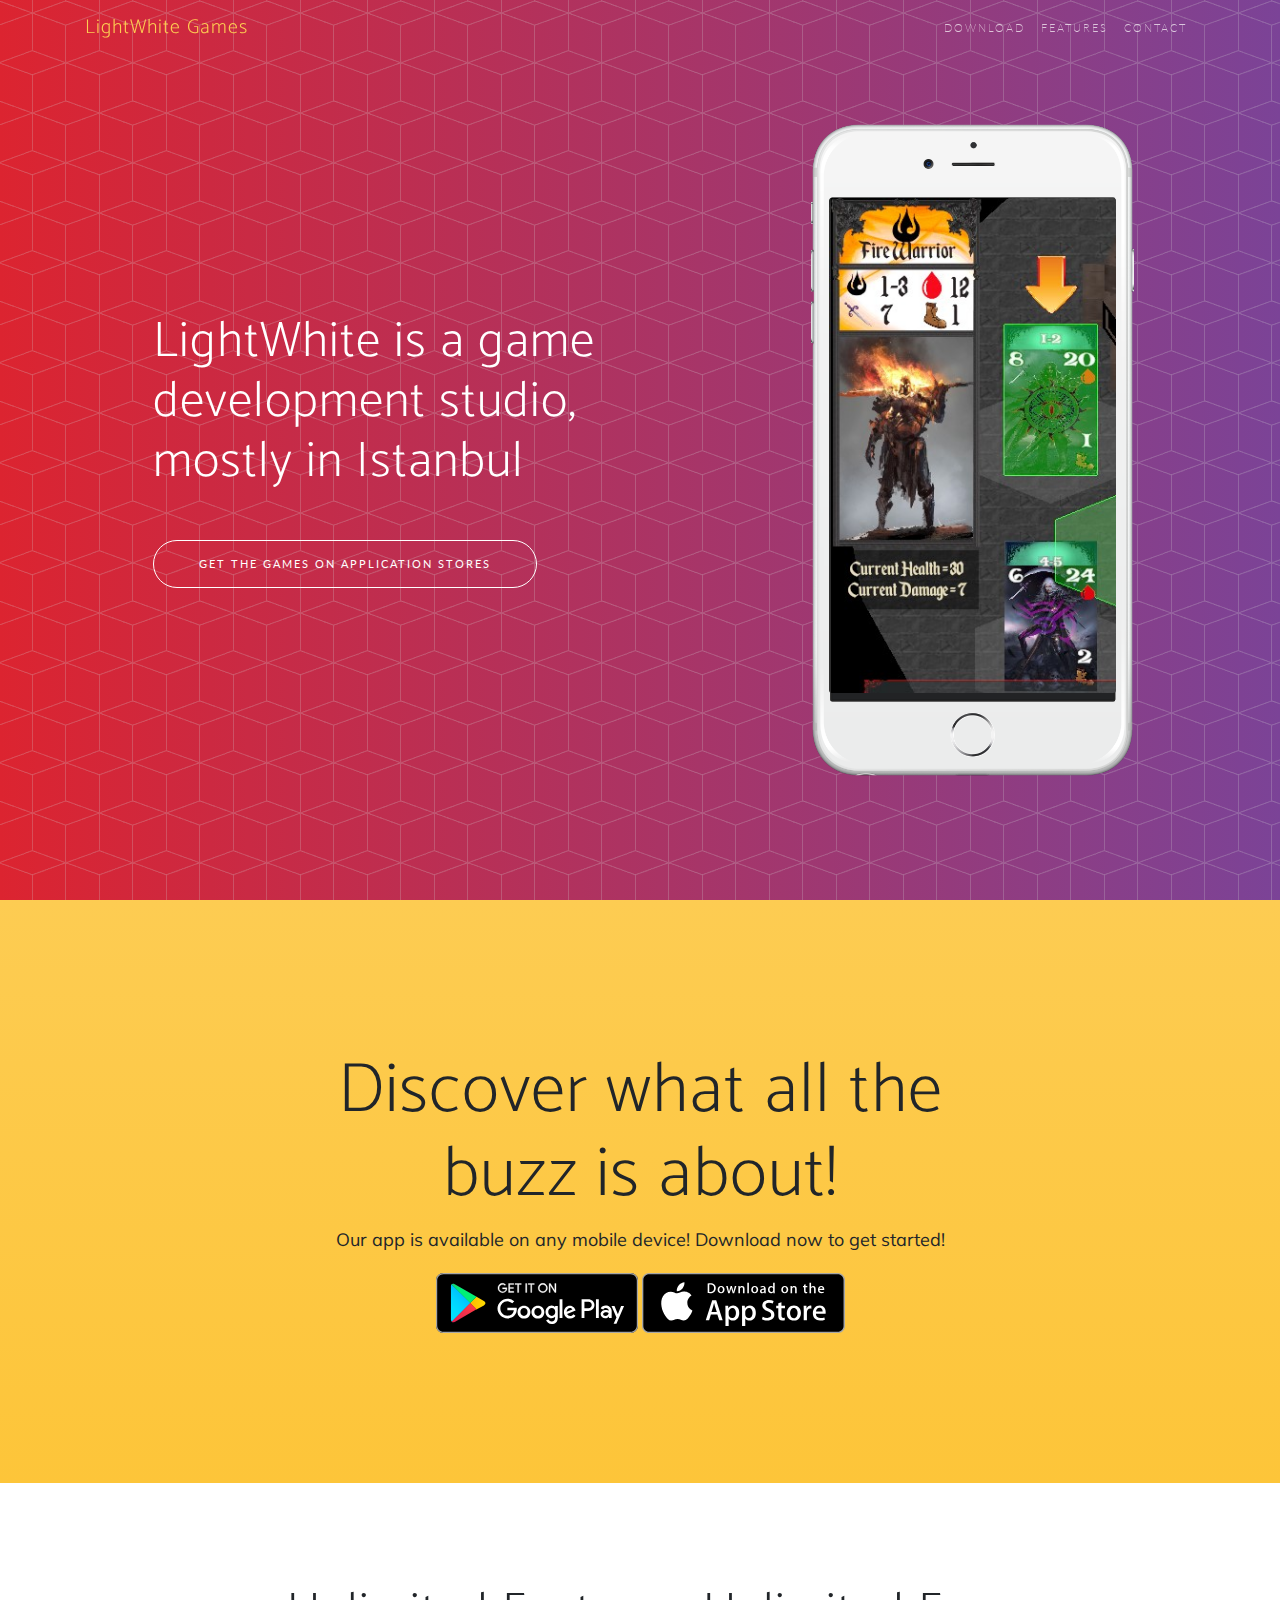
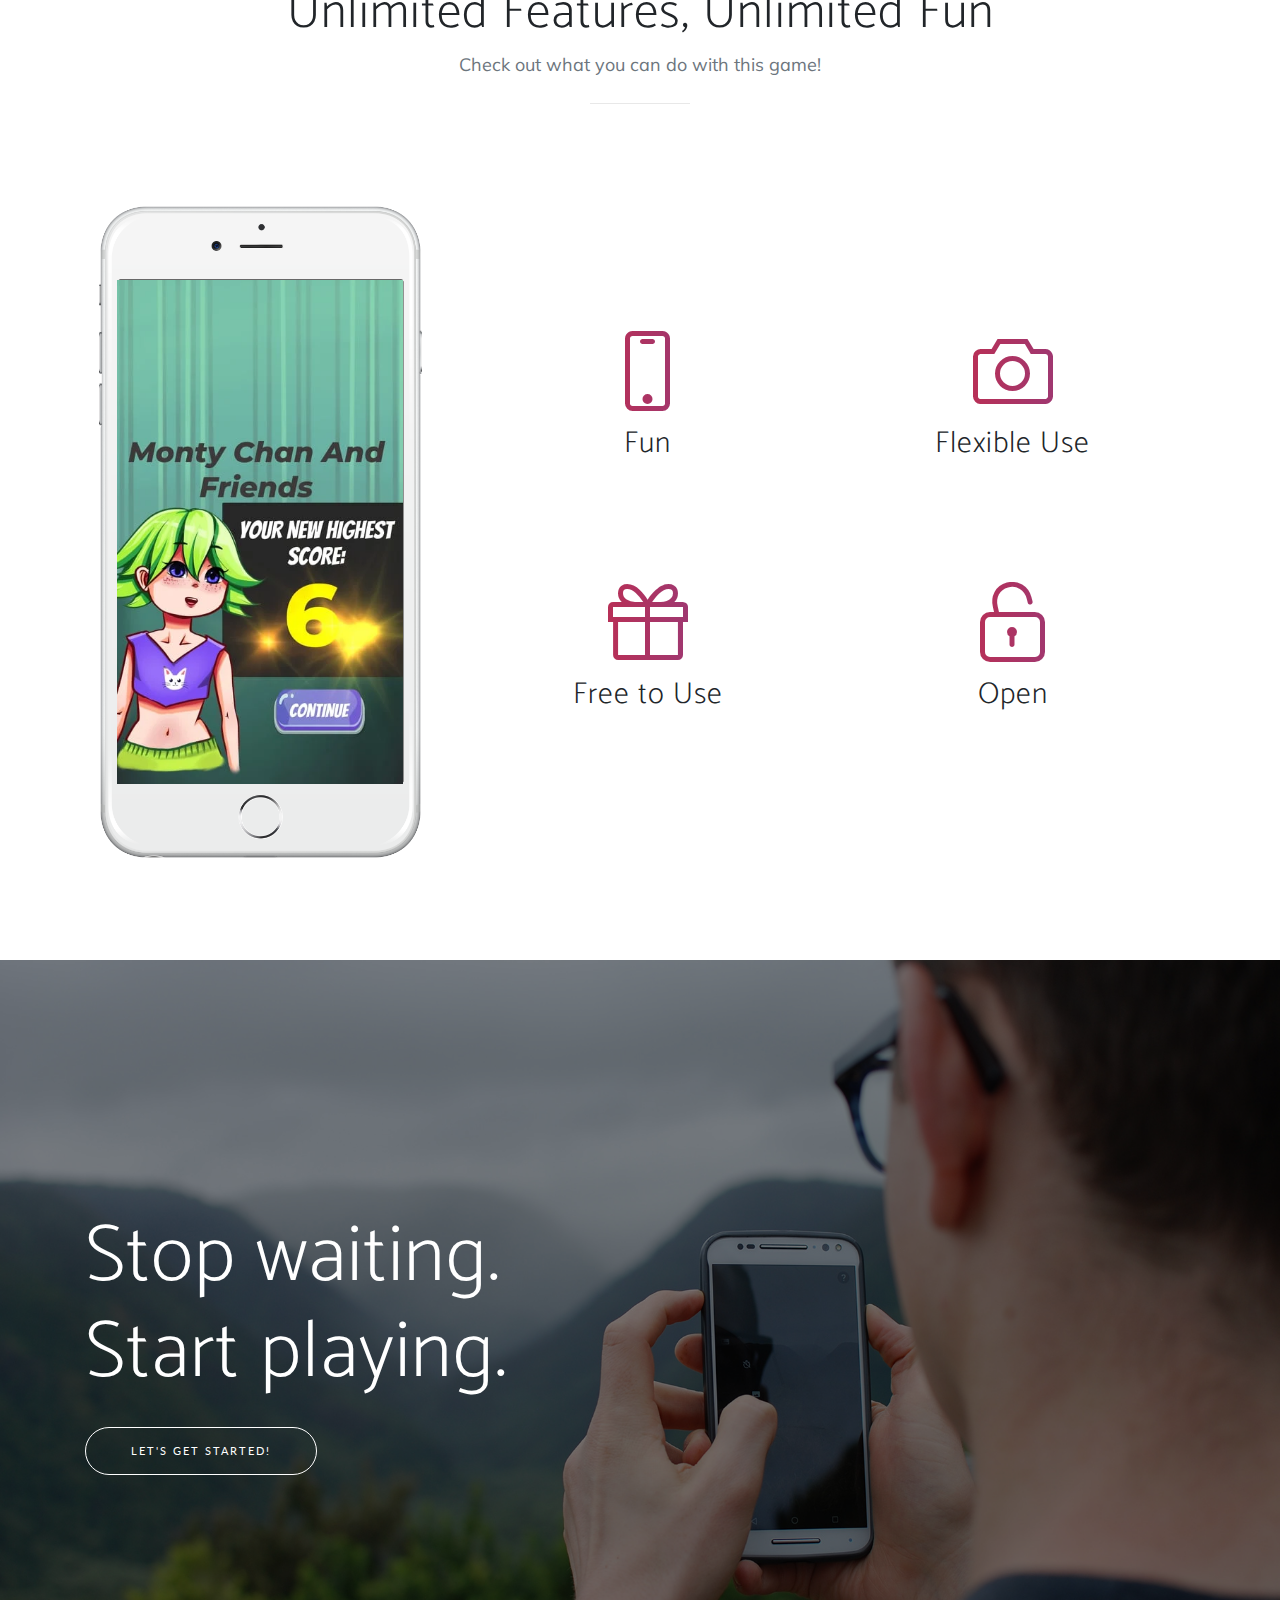
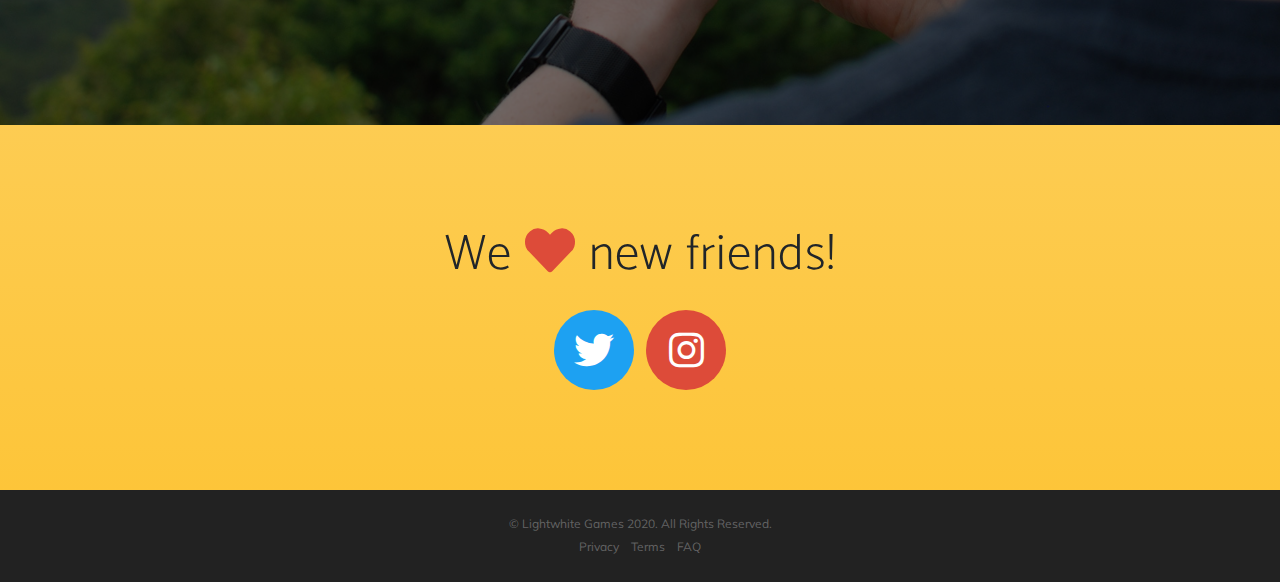
==== commit d00438ee: "Update index.html" ====
--- a/index.html
+++ b/index.html
@@ -127,14 +127,14 @@
                 <div class="feature-item">
                   <i class="icon-screen-smartphone text-primary"></i>
                   <h3>Fun</h3>
-                  <p class="text-muted">Ready to use HTML/CSS device mockups, no Photoshop required!</p>
+                  <p class="text-muted"></p>
                 </div>
               </div>
               <div class="col-lg-6">
                 <div class="feature-item">
                   <i class="icon-camera text-primary"></i>
                   <h3>Flexible Use</h3>
-                  <p class="text-muted">Put an image, video, animation, or anything else in the screen!</p>
+                  <p class="text-muted"></p>
                 </div>
               </div>
             </div>
@@ -143,14 +143,14 @@
                 <div class="feature-item">
                   <i class="icon-present text-primary"></i>
                   <h3>Free to Use</h3>
-                  <p class="text-muted">As always, this theme is free to download and use for any purpose!</p>
+                  <p class="text-muted"></p>
                 </div>
               </div>
               <div class="col-lg-6">
                 <div class="feature-item">
                   <i class="icon-lock-open text-primary"></i>
-                  <h3>Open Source</h3>
-                  <p class="text-muted">Since this theme is MIT licensed, you can use it commercially!</p>
+                  <h3>Open</h3>
+                  <p class="text-muted"></p>
                 </div>
               </div>
             </div>
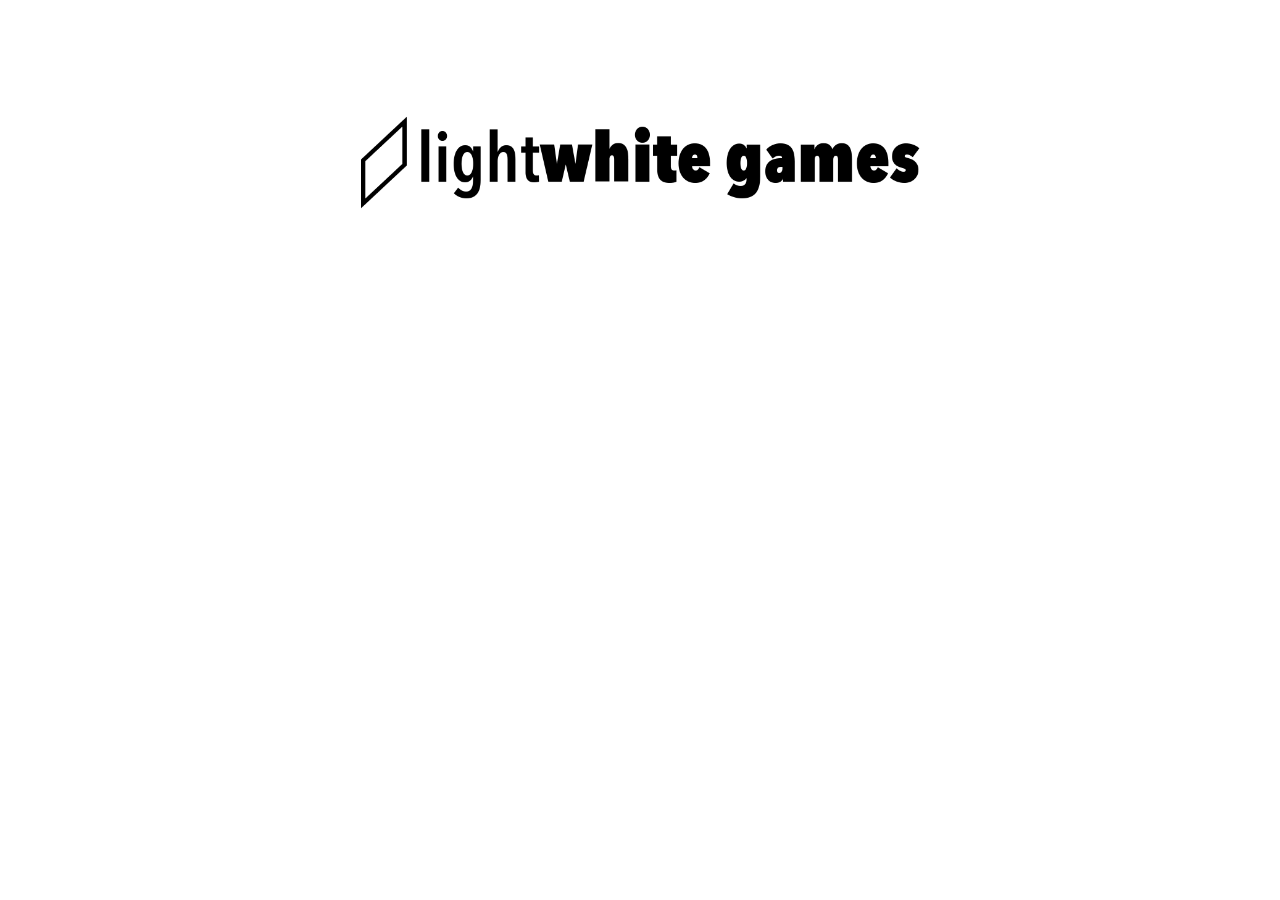
==== commit 2200edf3: "simple" ====
--- a/index.html
+++ b/index.html
@@ -1,223 +1,20 @@
 <!DOCTYPE html>
-<html lang="en">
-
+<html>
 <head>
-
-  <meta charset="utf-8">
-  <meta name="viewport" content="width=device-width, initial-scale=1, shrink-to-fit=no">
-  <meta name="description" content="">
-  <meta name="author" content="">
-
-  <title>LightWhite Games</title>
-
-  <!-- Bootstrap core CSS -->
-  <link href="vendor/bootstrap/css/bootstrap.min.css" rel="stylesheet">
-
-  <!-- Custom fonts for this template -->
-  <link href="vendor/fontawesome-free/css/all.min.css" rel="stylesheet">
-  <link rel="stylesheet" href="vendor/simple-line-icons/css/simple-line-icons.css">
-  <link href="https://fonts.googleapis.com/css?family=Lato" rel="stylesheet">
-  <link href="https://fonts.googleapis.com/css?family=Catamaran:100,200,300,400,500,600,700,800,900" rel="stylesheet">
-  <link href="https://fonts.googleapis.com/css?family=Muli" rel="stylesheet">
-
-  <!-- Plugin CSS -->
-  <link rel="stylesheet" href="device-mockups/device-mockups.min.css">
-
-  <!-- Custom styles for this template -->
-  <link href="css/new-age.min.css" rel="stylesheet">
-
+<meta name="viewport" content="width=device-width, initial-scale=1">
+  <title>Lightwhite Games</title>
+<style>
+  html {
+    background-color: white;
+  }
+img {
+  display: block;
+  margin-left: auto;
+  margin-right: auto;
+}
+</style>
 </head>
-
-<body id="page-top">
-
-  <!-- Navigation -->
-  <nav class="navbar navbar-expand-lg navbar-light fixed-top" id="mainNav">
-    <div class="container">
-      <a class="navbar-brand js-scroll-trigger" href="#page-top">LightWhite Games</a>
-      <button class="navbar-toggler navbar-toggler-right" type="button" data-toggle="collapse" data-target="#navbarResponsive" aria-controls="navbarResponsive" aria-expanded="false" aria-label="Toggle navigation">
-        Menu
-        <i class="fas fa-bars"></i>
-      </button>
-      <div class="collapse navbar-collapse" id="navbarResponsive">
-        <ul class="navbar-nav ml-auto">
-          <li class="nav-item">
-            <a class="nav-link js-scroll-trigger" href="#download">Download</a>
-          </li>
-          <li class="nav-item">
-            <a class="nav-link js-scroll-trigger" href="#features">Features</a>
-          </li>
-          <li class="nav-item">
-            <a class="nav-link js-scroll-trigger" href="#contact">Contact</a>
-          </li>
-        </ul>
-      </div>
-    </div>
-  </nav>
-
-  <header class="masthead">
-    <div class="container h-100">
-      <div class="row h-100">
-        <div class="col-lg-7 my-auto">
-          <div class="header-content mx-auto">
-            <h1 class="mb-5">LightWhite is a game development studio, mostly in Istanbul</h1>
-            <a href="#download" class="btn btn-outline btn-xl js-scroll-trigger">Get the games on application stores</a>
-          </div>
-        </div>
-        <div class="col-lg-5 my-auto">
-          <div class="device-container">
-            <div class="device-mockup iphone6_plus portrait white">
-              <div class="device">
-                <div class="screen">
-                  <!-- Demo image for screen mockup, you can put an image here, some HTML, an animation, video, or anything else! -->
-                  <img src="img/demo-screen-2.jpg" class="img-fluid" alt="">
-                </div>
-                <div class="button">
-                  <!-- You can hook the "home button" to some JavaScript events or just remove it -->
-                </div>
-              </div>
-            </div>
-          </div>
-        </div>
-      </div>
-    </div>
-  </header>
-
-  <section class="download bg-primary text-center" id="download">
-    <div class="container">
-      <div class="row">
-        <div class="col-md-8 mx-auto">
-          <h2 class="section-heading">Discover what all the buzz is about!</h2>
-          <p>Our app is available on any mobile device! Download now to get started!</p>
-          <div class="badges">
-            <a class="badge-link" href="https://play.google.com/store/apps/dev?id=5842347067081346038"><img src="img/google-play-badge.svg" alt=""></a>
-            <a class="badge-link" href="#"><img src="img/app-store-badge.svg" alt=""></a>
-          </div>
-        </div>
-      </div>
-    </div>
-  </section>
-
-  <section class="features" id="features">
-    <div class="container">
-      <div class="section-heading text-center">
-        <h2>Unlimited Features, Unlimited Fun</h2>
-        <p class="text-muted">Check out what you can do with this game!</p>
-        <hr>
-      </div>
-      <div class="row">
-        <div class="col-lg-4 my-auto">
-          <div class="device-container">
-            <div class="device-mockup iphone6_plus portrait white">
-              <div class="device">
-                <div class="screen">
-                  <!-- Demo image for screen mockup, you can put an image here, some HTML, an animation, video, or anything else! -->
-                  <img src="img/demo-screen-3.jpg" class="img-fluid" alt="">
-                </div>
-                <div class="button">
-                  <!-- You can hook the "home button" to some JavaScript events or just remove it -->
-                </div>
-              </div>
-            </div>
-          </div>
-        </div>
-        <div class="col-lg-8 my-auto">
-          <div class="container-fluid">
-            <div class="row">
-              <div class="col-lg-6">
-                <div class="feature-item">
-                  <i class="icon-screen-smartphone text-primary"></i>
-                  <h3>Fun</h3>
-                  <p class="text-muted"></p>
-                </div>
-              </div>
-              <div class="col-lg-6">
-                <div class="feature-item">
-                  <i class="icon-camera text-primary"></i>
-                  <h3>Flexible Use</h3>
-                  <p class="text-muted"></p>
-                </div>
-              </div>
-            </div>
-            <div class="row">
-              <div class="col-lg-6">
-                <div class="feature-item">
-                  <i class="icon-present text-primary"></i>
-                  <h3>Free to Use</h3>
-                  <p class="text-muted"></p>
-                </div>
-              </div>
-              <div class="col-lg-6">
-                <div class="feature-item">
-                  <i class="icon-lock-open text-primary"></i>
-                  <h3>Open</h3>
-                  <p class="text-muted"></p>
-                </div>
-              </div>
-            </div>
-          </div>
-        </div>
-      </div>
-    </div>
-  </section>
-
-  <section class="cta">
-    <div class="cta-content">
-      <div class="container">
-        <h2>Stop waiting.<br>Start playing.</h2>
-        <a href="#contact" class="btn btn-outline btn-xl js-scroll-trigger">Let's Get Started!</a>
-      </div>
-    </div>
-    <div class="overlay"></div>
-  </section>
-
-  <section class="contact bg-primary" id="contact">
-    <div class="container">
-      <h2>We
-        <i class="fas fa-heart"></i>
-        new friends!</h2>
-      <ul class="list-inline list-social">
-        <li class="list-inline-item social-twitter">
-          <a href="https://twitter.com/lightwhitegames">
-            <i class="fab fa-twitter"></i>
-          </a>
-        </li>
-
-        <li class="list-inline-item social-google-plus">
-          <a href="https://www.instagram.com/lightwhitegames/">
-            <i class="fab fa-instagram"></i>
-          </a>
-        </li>
-      </ul>
-    </div>
-  </section>
-
-  <footer>
-    <div class="container">
-      <p>&copy; Lightwhite Games 2020. All Rights Reserved.</p>
-      <ul class="list-inline">
-        <li class="list-inline-item">
-          <a href="#">Privacy</a>
-        </li>
-        <li class="list-inline-item">
-          <a href="#">Terms</a>
-        </li>
-        <li class="list-inline-item">
-          <a href="#">FAQ</a>
-        </li>
-      </ul>
-    </div>
-  </footer>
-
-  <!-- Bootstrap core JavaScript -->
-  <script src="vendor/jquery/jquery.min.js"></script>
-  <script src="vendor/bootstrap/js/bootstrap.bundle.min.js"></script>
-
-  <!-- Plugin JavaScript -->
-  <script src="vendor/jquery-easing/jquery.easing.min.js"></script>
-
-  <!-- Custom scripts for this template -->
-  <script src="js/new-age.min.js"></script>
-
-</body>
-
+<body>
+<img src="lightwhite.png" alt="Lightwhite Games" class="center" style="width:50%;">
+  </body>
 </html>
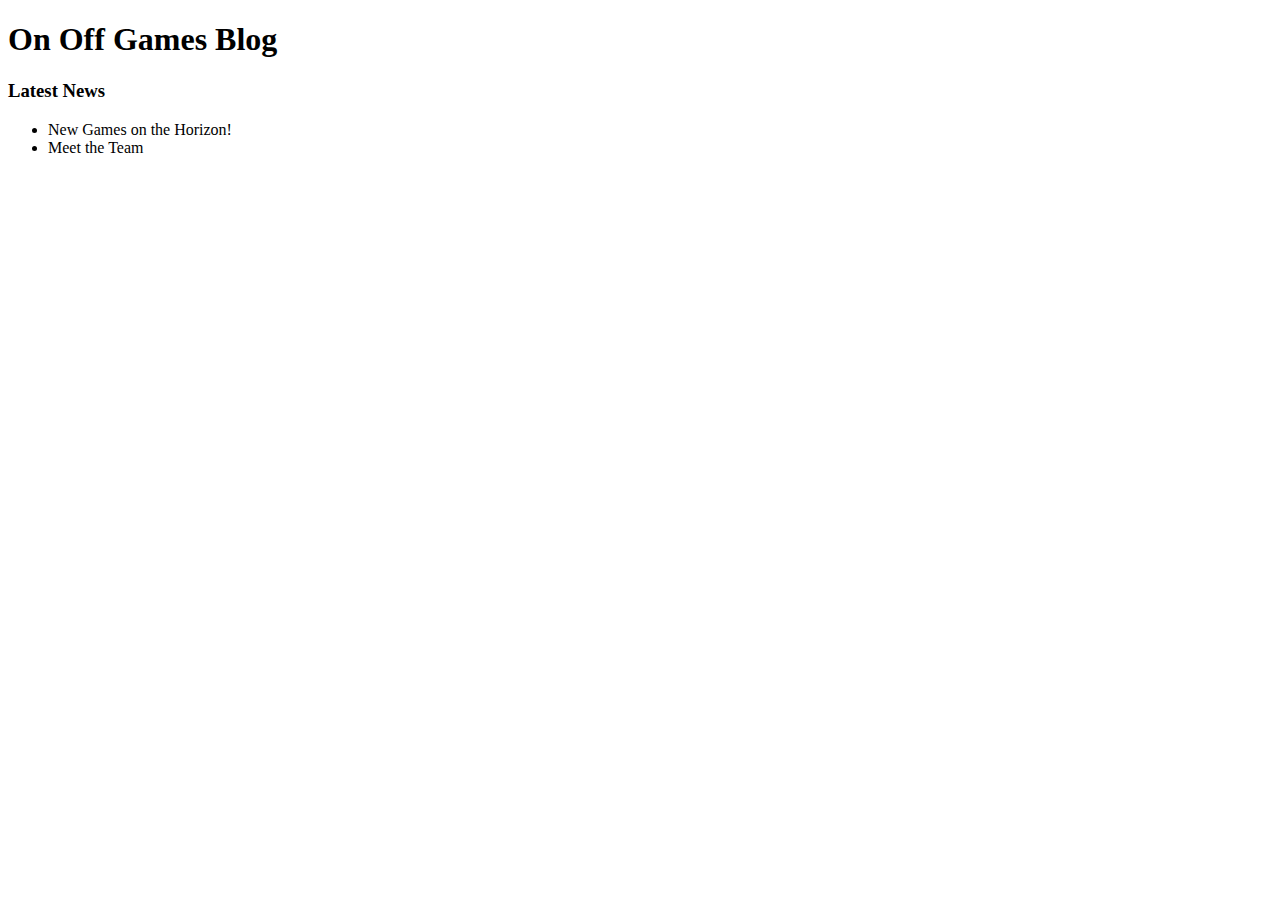
==== commit 42c13a1b: "Update index.html" ====
--- a/index.html
+++ b/index.html
@@ -2,7 +2,7 @@
 <html>
 <head>
 <meta name="viewport" content="width=device-width, initial-scale=1">
-  <title>Lightwhite Games</title>
+  <title>On Off Games Blog</title>
 <style>
   html {
     background-color: white;
@@ -15,6 +15,13 @@
 </style>
 </head>
 <body>
-<img src="lightwhite.png" alt="Lightwhite Games" class="center" style="width:50%;">
+<h1>On Off Games Blog</h1>
+  <h3>Latest News</h3>
+  <div>
+    <ul>
+      <li>New Games on the Horizon!</li>
+      <li>Meet the Team</li>
+    </ul>
+  </div>
   </body>
 </html>
